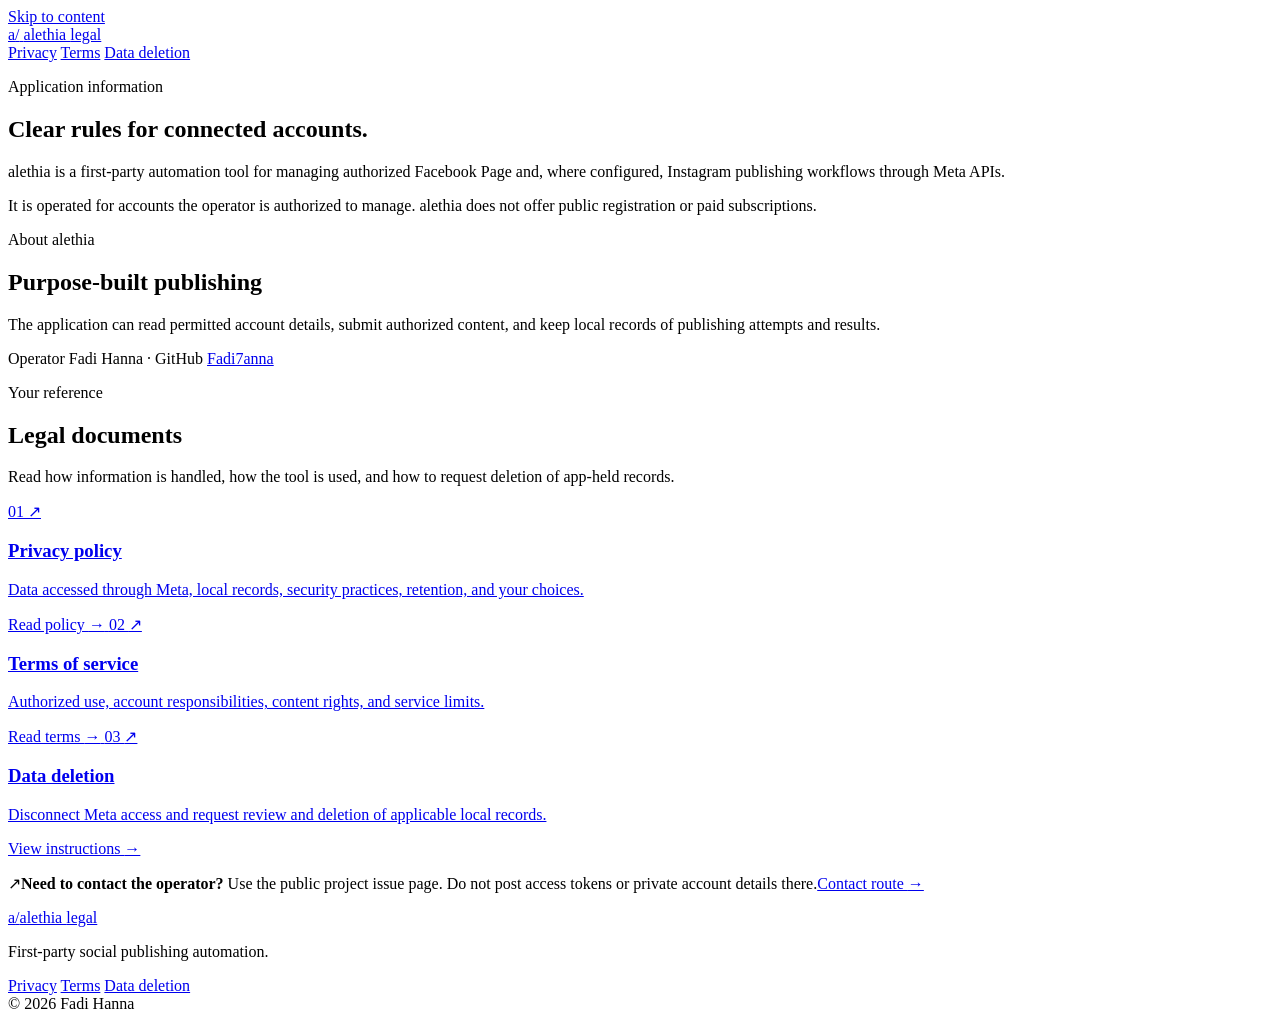
==== index.html @ c381c422 "Create alethia legal site portal" ====
<!doctype html>
<html lang="en">
<head>
  <meta charset="utf-8">
  <meta name="viewport" content="width=device-width, initial-scale=1">
  <meta name="description" content="Legal information for alethia, a first-party application for authorized Facebook Page and Instagram publishing workflows.">
  <meta name="theme-color" content="#f5f6f2">
  <title>alethia — Legal information</title>
  <link rel="stylesheet" href="assets/style.css">
</head>
<body>
  <a class="skip-link" href="#main">Skip to content</a>
  <header class="site-header">
    <div class="container header-inner">
      <a class="brand" href="index.html" aria-label="alethia legal home">
        <span class="brand-mark" aria-hidden="true">a<span>/</span></span>
        <span class="brand-name">alethia <span>legal</span></span>
      </a>
      <nav class="primary-nav" aria-label="Main navigation">
        <a href="privacy.html">Privacy</a>
        <a href="terms.html">Terms</a>
        <a href="data-deletion.html">Data deletion</a>
      </nav>
    </div>
  </header>

  <main id="main">
    <section class="container hero">
      <div class="hero-copy">
        <p class="eyebrow"><span class="eyebrow-dot" aria-hidden="true"></span> Application information</p>
        <h1>Clear rules for <span>connected accounts.</span></h1>
        <p class="hero-lede">alethia is a first-party automation tool for managing authorized Facebook Page and, where configured, Instagram publishing workflows through Meta APIs.</p>
        <p class="hero-note">It is operated for accounts the operator is authorized to manage. alethia does not offer public registration or paid subscriptions.</p>
      </div>
      <aside class="hero-panel" aria-label="Application summary">
        <div class="panel-symbol" aria-hidden="true"><span></span><span></span><span></span></div>
        <p class="panel-label">About alethia</p>
        <h2>Purpose-built publishing</h2>
        <p>The application can read permitted account details, submit authorized content, and keep local records of publishing attempts and results.</p>
        <div class="panel-rule"></div>
        <p class="panel-meta"><span>Operator</span> Fadi Hanna · GitHub <a href="https://github.com/Fadi7anna">Fadi7anna</a></p>
      </aside>
    </section>

    <section class="container documents" aria-labelledby="documents-title">
      <div class="section-heading">
        <div>
          <p class="eyebrow">Your reference</p>
          <h2 id="documents-title">Legal documents</h2>
        </div>
        <p>Read how information is handled, how the tool is used, and how to request deletion of app-held records.</p>
      </div>
      <div class="document-grid">
        <a class="document-card" href="privacy.html">
          <span class="card-index">01 <span aria-hidden="true">↗</span></span>
          <h3>Privacy policy</h3>
          <p>Data accessed through Meta, local records, security practices, retention, and your choices.</p>
          <span class="card-link">Read policy <span aria-hidden="true">→</span></span>
        </a>
        <a class="document-card" href="terms.html">
          <span class="card-index">02 <span aria-hidden="true">↗</span></span>
          <h3>Terms of service</h3>
          <p>Authorized use, account responsibilities, content rights, and service limits.</p>
          <span class="card-link">Read terms <span aria-hidden="true">→</span></span>
        </a>
        <a class="document-card" href="data-deletion.html">
          <span class="card-index">03 <span aria-hidden="true">↗</span></span>
          <h3>Data deletion</h3>
          <p>Disconnect Meta access and request review and deletion of applicable local records.</p>
          <span class="card-link">View instructions <span aria-hidden="true">→</span></span>
        </a>
      </div>
      <p class="contact-strip"><span class="contact-mark" aria-hidden="true">↗</span><span><strong>Need to contact the operator?</strong> Use the public project issue page. Do not post access tokens or private account details there.</span><a href="https://github.com/Fadi7anna/alethia-legal/issues/new">Contact route <span aria-hidden="true">→</span></a></p>
    </section>
  </main>

  <footer class="site-footer">
    <div class="container footer-inner">
      <a class="brand footer-brand" href="index.html"><span class="brand-mark" aria-hidden="true">a<span>/</span></span><span class="brand-name">alethia <span>legal</span></span></a>
      <p>First-party social publishing automation.</p>
      <nav class="footer-nav" aria-label="Footer navigation">
        <a href="privacy.html">Privacy</a>
        <a href="terms.html">Terms</a>
        <a href="data-deletion.html">Data deletion</a>
      </nav>
      <span class="copyright">© 2026 Fadi Hanna</span>
    </div>
  </footer>
</body>
</html>
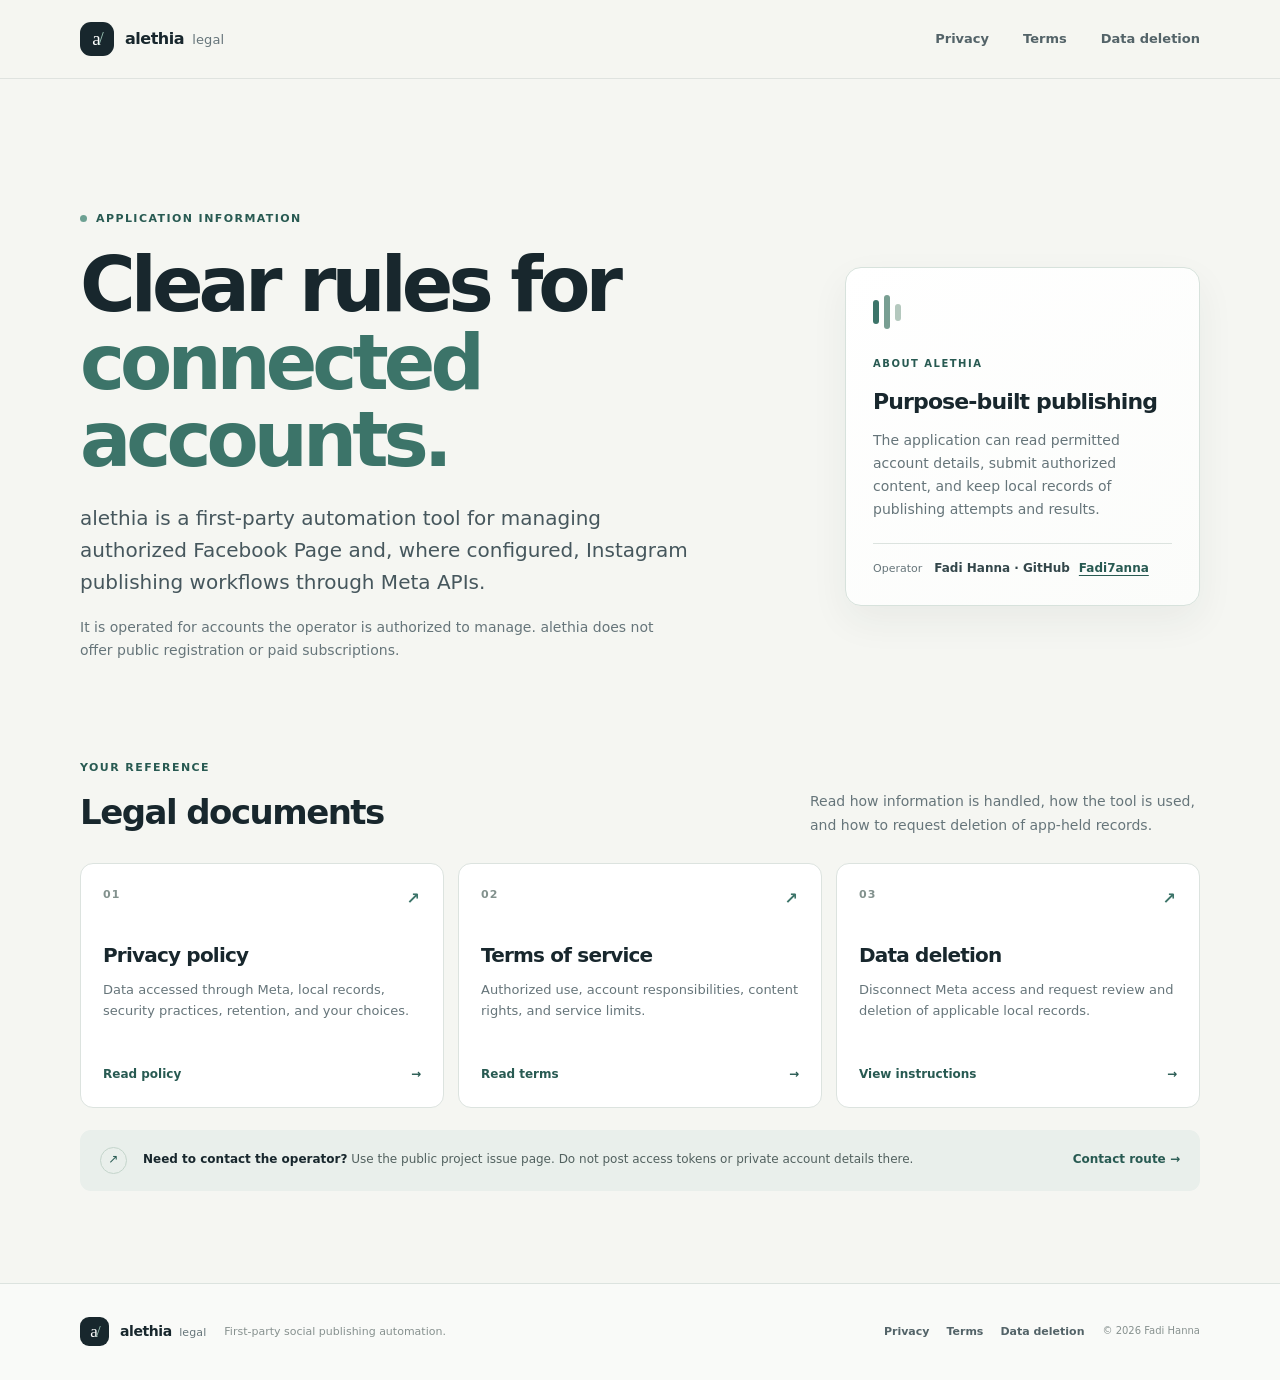
==== commit d00b0984: "Refresh shared stylesheet links" ====
--- a/index.html
+++ b/index.html
@@ -6,7 +6,7 @@
   <meta name="description" content="Legal information for alethia, a first-party application for authorized Facebook Page and Instagram publishing workflows.">
   <meta name="theme-color" content="#f5f6f2">
   <title>alethia — Legal information</title>
-  <link rel="stylesheet" href="assets/style.css">
+  <link rel="stylesheet" href="assets/style.css?v=cb51d5d9">
 </head>
 <body>
   <a class="skip-link" href="#main">Skip to content</a>
--- a/assets/style.css
+++ b/assets/style.css
@@ -0,0 +1,273 @@
+:root {
+  color-scheme: light;
+  --paper: #f5f6f2;
+  --surface: #ffffff;
+  --ink: #18272d;
+  --muted: #66757a;
+  --line: #dce3df;
+  --accent: #3c7469;
+  --accent-dark: #285a52;
+  --blue: #587e8c;
+  --soft-green: #e8f0ed;
+  --content: 1120px;
+  font-family: Inter, ui-sans-serif, system-ui, -apple-system, BlinkMacSystemFont, "Segoe UI", sans-serif;
+  font-synthesis: none;
+  text-rendering: optimizeLegibility;
+  -webkit-font-smoothing: antialiased;
+  -moz-osx-font-smoothing: grayscale;
+}
+
+* { box-sizing: border-box; }
+
+html { min-width: 320px; scroll-behavior: smooth; }
+
+body {
+  margin: 0;
+  min-width: 320px;
+  background: var(--paper);
+  color: var(--ink);
+  font-size: 16px;
+  line-height: 1.65;
+}
+
+a { color: var(--accent-dark); text-decoration-thickness: 1px; text-underline-offset: 3px; }
+a:hover { color: #173f39; }
+a:focus-visible, button:focus-visible {
+  outline: 3px solid #83b7aa;
+  outline-offset: 4px;
+  border-radius: 3px;
+}
+
+.skip-link {
+  position: absolute;
+  top: 8px;
+  left: 8px;
+  z-index: 10;
+  padding: 8px 12px;
+  transform: translateY(-150%);
+  background: var(--ink);
+  color: white;
+}
+.skip-link:focus { transform: translateY(0); }
+
+.container { width: min(calc(100% - 48px), var(--content)); margin-inline: auto; }
+
+.site-header {
+  border-bottom: 1px solid rgba(35, 63, 63, .1);
+  background: rgba(245, 246, 242, .96);
+}
+.header-inner {
+  min-height: 78px;
+  display: flex;
+  align-items: center;
+  justify-content: space-between;
+  gap: 24px;
+}
+.brand { display: inline-flex; align-items: center; gap: 11px; color: var(--ink); text-decoration: none; }
+.brand-mark {
+  width: 34px;
+  height: 34px;
+  display: flex;
+  align-items: center;
+  justify-content: center;
+  border-radius: 11px;
+  background: var(--ink);
+  color: white;
+  font-family: Georgia, serif;
+  font-size: 19px;
+  letter-spacing: -2px;
+}
+.brand-mark span { color: #98c0b2; }
+.brand-name { font-size: 16px; font-weight: 720; letter-spacing: -.03em; }
+.brand-name > span { color: var(--muted); font-size: 13px; font-weight: 500; letter-spacing: .01em; margin-left: 3px; }
+.primary-nav, .footer-nav { display: flex; align-items: center; gap: clamp(16px, 3vw, 34px); }
+.primary-nav a, .footer-nav a {
+  color: #536368;
+  font-size: 13px;
+  font-weight: 600;
+  text-decoration: none;
+}
+.primary-nav a:hover, .footer-nav a:hover, .primary-nav a[aria-current="page"], .footer-nav a[aria-current="page"] { color: var(--accent-dark); }
+.primary-nav a[aria-current="page"] { box-shadow: 0 1px 0 var(--accent-dark); padding-bottom: 5px; }
+
+.hero {
+  display: grid;
+  grid-template-columns: minmax(0, 1.4fr) minmax(280px, .75fr);
+  align-items: center;
+  gap: clamp(42px, 8vw, 106px);
+  padding-block: clamp(72px, 11vw, 132px) 98px;
+}
+.eyebrow {
+  display: flex;
+  align-items: center;
+  gap: 9px;
+  margin: 0 0 20px;
+  color: var(--accent-dark);
+  font-size: 11px;
+  font-weight: 750;
+  letter-spacing: .13em;
+  line-height: 1.4;
+  text-transform: uppercase;
+}
+.eyebrow-dot { width: 7px; height: 7px; border-radius: 50%; background: #6da193; }
+h1, h2, h3, p { margin-top: 0; }
+.hero h1 {
+  max-width: 680px;
+  margin-bottom: 23px;
+  font-size: clamp(43px, 7vw, 76px);
+  font-weight: 610;
+  letter-spacing: -.065em;
+  line-height: 1.02;
+}
+.hero h1 span { color: var(--accent); }
+.hero-lede { max-width: 630px; margin-bottom: 18px; color: #46575d; font-size: clamp(17px, 2vw, 20px); line-height: 1.6; }
+.hero-note { max-width: 590px; margin: 0; color: var(--muted); font-size: 14px; }
+.hero-panel {
+  position: relative;
+  padding: 27px 27px 26px;
+  border: 1px solid #d7e2dc;
+  border-radius: 16px;
+  background: linear-gradient(145deg, #fff 0%, #fbfcfa 100%);
+  box-shadow: 0 15px 38px rgba(31, 59, 52, .06);
+}
+.panel-symbol { display: flex; align-items: center; gap: 5px; margin-bottom: 27px; }
+.panel-symbol span { display: block; width: 6px; height: 24px; border-radius: 5px; background: var(--accent); }
+.panel-symbol span:nth-child(2) { height: 34px; background: #789e92; }
+.panel-symbol span:nth-child(3) { height: 17px; background: #b4c8be; }
+.panel-label, .aside-kicker { margin-bottom: 11px; color: var(--accent-dark); font-size: 10px; font-weight: 760; letter-spacing: .15em; text-transform: uppercase; }
+.hero-panel h2 { margin-bottom: 9px; font-size: 22px; letter-spacing: -.04em; }
+.hero-panel > p:not(.panel-label):not(.panel-meta) { margin-bottom: 22px; color: var(--muted); font-size: 14px; line-height: 1.65; }
+.panel-rule { height: 1px; margin-bottom: 15px; background: var(--line); }
+.panel-meta { display: flex; flex-wrap: wrap; align-items: center; gap: 5px 9px; margin: 0; color: #33464a; font-size: 12px; font-weight: 620; }
+.panel-meta > span { margin-right: 3px; color: var(--muted); font-size: 11px; font-weight: 500; }
+
+.documents { padding-bottom: 92px; }
+.section-heading { display: flex; align-items: end; justify-content: space-between; gap: 36px; margin-bottom: 23px; }
+.section-heading .eyebrow { margin-bottom: 8px; }
+.section-heading h2 { margin: 0; font-size: clamp(25px, 3vw, 34px); letter-spacing: -.045em; }
+.section-heading > p { max-width: 390px; margin: 0 0 3px; color: var(--muted); font-size: 14px; }
+.document-grid { display: grid; grid-template-columns: repeat(3, minmax(0, 1fr)); gap: 14px; }
+.document-card {
+  min-height: 245px;
+  display: flex;
+  flex-direction: column;
+  padding: 22px;
+  border: 1px solid var(--line);
+  border-radius: 13px;
+  background: var(--surface);
+  color: inherit;
+  text-decoration: none;
+  transition: border-color .16s ease, transform .16s ease, box-shadow .16s ease;
+}
+.document-card:hover { transform: translateY(-2px); border-color: #a9c4ba; box-shadow: 0 11px 25px rgba(31, 59, 52, .06); }
+.card-index { display: flex; justify-content: space-between; color: #82918d; font-size: 11px; font-weight: 700; letter-spacing: .09em; }
+.card-index span { color: var(--accent); font-size: 16px; }
+.document-card h3 { margin: 27px 0 8px; font-size: 20px; letter-spacing: -.04em; }
+.document-card p { margin: 0 0 20px; color: var(--muted); font-size: 13px; line-height: 1.6; }
+.card-link { display: flex; align-items: center; justify-content: space-between; gap: 12px; margin-top: auto; color: var(--accent-dark); font-size: 12px; font-weight: 700; }
+.contact-strip {
+  display: flex;
+  align-items: center;
+  gap: 16px;
+  margin: 22px 0 0;
+  padding: 17px 20px;
+  border-radius: 11px;
+  background: #e9efeb;
+  color: #52615f;
+  font-size: 12px;
+}
+.contact-strip strong { color: var(--ink); }
+.contact-mark { display: grid; flex: 0 0 27px; width: 27px; height: 27px; place-items: center; border: 1px solid #c4d5cb; border-radius: 50%; color: var(--accent-dark); }
+.contact-strip > a { flex: 0 0 auto; margin-left: auto; font-weight: 700; text-decoration: none; }
+
+.legal-layout {
+  display: grid;
+  grid-template-columns: minmax(0, 720px) minmax(230px, 290px);
+  align-items: start;
+  justify-content: space-between;
+  gap: clamp(42px, 7vw, 94px);
+  padding-block: 67px 100px;
+}
+.legal-document { min-width: 0; }
+.document-heading { padding-bottom: 28px; border-bottom: 1px solid var(--line); }
+.document-heading .eyebrow { margin-bottom: 15px; }
+.document-heading h1 { margin-bottom: 13px; font-size: clamp(39px, 6vw, 58px); font-weight: 620; letter-spacing: -.06em; line-height: 1.1; }
+.document-intro { max-width: 680px; margin-bottom: 17px; color: #526267; font-size: 17px; line-height: 1.62; }
+.updated { margin: 0; color: #7a8989; font-size: 12px; }
+.legal-section { padding-top: 27px; }
+.legal-section h2 { margin-bottom: 10px; font-size: 19px; font-weight: 680; letter-spacing: -.035em; line-height: 1.35; }
+.legal-section p, .legal-section li { color: #4e5e63; font-size: 14px; line-height: 1.78; }
+.legal-section p { margin-bottom: 12px; }
+.legal-section ul { display: grid; gap: 9px; margin: 9px 0 15px; padding-left: 20px; }
+.legal-section li { padding-left: 3px; }
+.legal-section li::marker { color: var(--accent); }
+.legal-section strong { color: #26373c; font-weight: 700; }
+code { padding: 2px 5px; border-radius: 4px; background: #e9eeea; color: #294b46; font-size: .88em; }
+.legal-aside { position: sticky; top: 24px; margin-top: 106px; }
+.aside-card { padding: 23px; border: 1px solid #d8e2dd; border-radius: 13px; background: #edf2ee; }
+.aside-kicker { margin-bottom: 16px; }
+.aside-card h2 { margin-bottom: 18px; font-size: 23px; font-weight: 620; letter-spacing: -.05em; line-height: 1.2; }
+.aside-list, .step-list { display: grid; gap: 14px; margin: 0; padding: 0; list-style: none; }
+.aside-list li { display: grid; grid-template-columns: 8px 1fr; align-items: start; gap: 10px; color: #52615f; font-size: 12px; line-height: 1.55; }
+.status-dot { width: 7px; height: 7px; margin-top: 6px; border-radius: 50%; background: #5a8a7e; }
+.aside-link { display: flex; align-items: center; justify-content: space-between; gap: 10px; margin-top: 21px; padding-top: 15px; border-top: 1px solid #d5dfd9; color: var(--accent-dark); font-size: 12px; font-weight: 720; text-decoration: none; }
+.aside-contact { margin: 17px 0 0; color: #778582; font-size: 12px; line-height: 1.7; }
+.aside-contact a { font-weight: 650; }
+.step-list { gap: 15px; counter-reset: step; }
+.step-list li { display: grid; grid-template-columns: 23px 1fr; gap: 8px; color: #52615f; font-size: 12px; line-height: 1.55; }
+.step-list li > span:first-child { color: var(--accent-dark); font-size: 10px; font-weight: 760; letter-spacing: .04em; }
+
+.site-footer { border-top: 1px solid var(--line); background: rgba(255,255,255,.4); }
+.footer-inner { min-height: 96px; display: flex; align-items: center; gap: 18px; }
+.footer-brand .brand-mark { width: 29px; height: 29px; border-radius: 9px; font-size: 17px; }
+.footer-brand .brand-name { font-size: 14px; }
+.footer-brand .brand-name > span { font-size: 11px; }
+.footer-inner > p { margin: 0; color: #87918f; font-size: 11px; }
+.footer-nav { gap: 17px; margin-left: auto; }
+.footer-nav a { font-size: 11px; }
+.copyright { color: #87918f; font-size: 10px; }
+
+@media (max-width: 800px) {
+  .container { width: min(calc(100% - 36px), var(--content)); }
+  .hero { grid-template-columns: minmax(0, 1fr) minmax(230px, .8fr); gap: 28px; padding-block: 76px 75px; }
+  .hero-panel { padding: 22px; }
+  .document-grid { gap: 10px; }
+  .document-card { padding: 18px; }
+  .legal-layout { grid-template-columns: minmax(0, 1fr); gap: 0; padding-top: 48px; }
+  .legal-aside { position: static; display: grid; grid-template-columns: minmax(0, 1fr) minmax(180px, .6fr); gap: 18px; margin-top: 37px; }
+  .aside-contact { align-self: start; margin-top: 4px; }
+}
+@media (max-width: 620px) {
+  .container { width: min(calc(100% - 32px), var(--content)); }
+  .header-inner { min-height: 70px; flex-wrap: wrap; gap: 0 18px; padding-block: 11px; }
+  .brand-mark { width: 31px; height: 31px; }
+  .primary-nav { gap: 17px; }
+  .primary-nav a { font-size: 12px; }
+  .hero { grid-template-columns: minmax(0, 1fr); gap: 28px; padding-block: 59px 65px; }
+  .hero h1 { max-width: 560px; font-size: clamp(42px, 13vw, 62px); }
+  .hero-panel { max-width: 440px; }
+  .section-heading { display: block; }
+  .section-heading > p { max-width: 480px; margin-top: 10px; }
+  .document-grid { grid-template-columns: minmax(0, 1fr); gap: 10px; }
+  .document-card { min-height: 190px; }
+  .document-card h3 { margin-top: 19px; }
+  .contact-strip { align-items: flex-start; flex-wrap: wrap; gap: 10px 13px; }
+  .contact-strip > span:nth-child(2) { flex: 1 1 calc(100% - 45px); }
+  .contact-strip > a { margin-left: 40px; }
+  .legal-layout { padding-block: 38px 70px; }
+  .document-heading h1 { font-size: clamp(39px, 12vw, 52px); }
+  .document-intro { font-size: 16px; }
+  .legal-section { padding-top: 24px; }
+  .legal-section h2 { font-size: 18px; }
+  .legal-section p, .legal-section li { font-size: 14px; }
+  .legal-aside { grid-template-columns: minmax(0, 1fr); }
+  .aside-contact { margin-top: 0; }
+  .footer-inner { align-items: flex-start; flex-wrap: wrap; gap: 13px 20px; padding-block: 20px; }
+  .footer-inner > p { display: none; }
+  .footer-nav { width: 100%; order: 2; margin-left: 0; }
+  .copyright { margin-left: auto; align-self: center; }
+}
+@media (prefers-reduced-motion: reduce) {
+  html { scroll-behavior: auto; }
+  *, *::before, *::after { transition-duration: .01ms !important; }
+}
